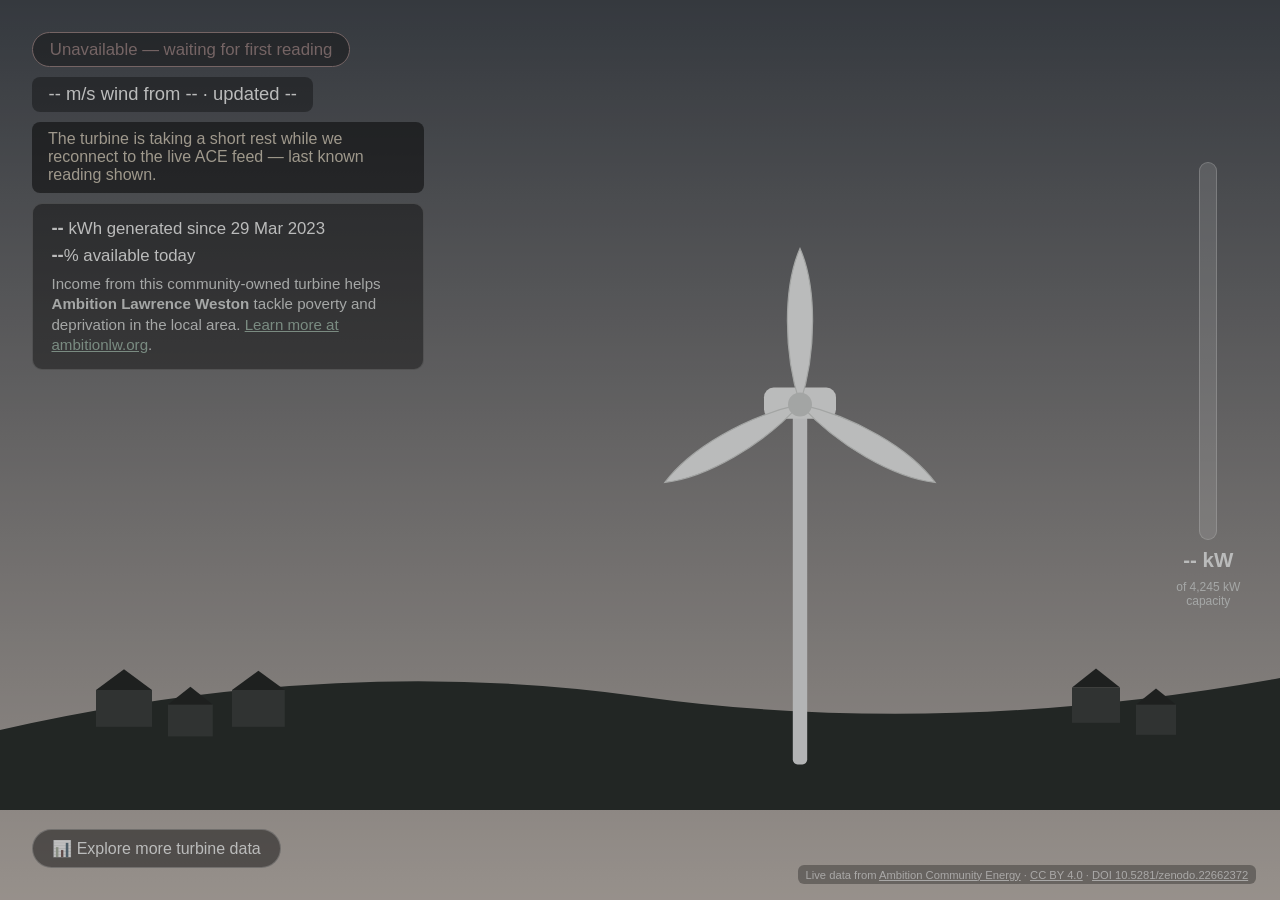
==== solutions/concept-5-live-digital-twin-plus/index.html @ 91ff4566 "Add concept-5: repositioned turbine, larger text, mean-signal charts with labelled axes" ====
<!doctype html>
<html lang="en">
<head>
  <meta charset="UTF-8" />
  <meta name="viewport" content="width=device-width, initial-scale=1" />
  <title>ACE Live Wind — Digital Twin (Plus)</title>
  <meta name="description" content="A live animated illustration of the Ambition Community Energy (ACE) wind turbine in Lawrence Weston, driven by real-time ACE API data, with larger readouts and an optional panel to explore additional live turbine signals with labelled history charts." />
  <link rel="stylesheet" href="styles.css" />
</head>
<body>
  <div class="scene" id="scene">
    <div class="sky" id="sky"></div>
    <div class="wind-layer" id="wind-layer" aria-hidden="true"></div>

    <svg class="landscape" viewBox="0 0 1600 900" preserveAspectRatio="xMidYMid meet" role="img"
         aria-label="Animated illustration of the ACE wind turbine overlooking Lawrence Weston">
      <path class="hill" d="M0,900 L0,800 Q420,705 800,758 T1600,735 L1600,900 Z" />

      <g class="houses">
        <g transform="translate(120,750)"><rect width="70" height="46" class="house-body" /><polygon points="0,0 35,-26 70,0" class="house-roof" /></g>
        <g transform="translate(210,768)"><rect width="56" height="40" class="house-body" /><polygon points="0,0 28,-22 56,0" class="house-roof" /></g>
        <g transform="translate(290,750)"><rect width="66" height="46" class="house-body" /><polygon points="0,0 33,-24 66,0" class="house-roof" /></g>
        <g transform="translate(1340,747)"><rect width="60" height="44" class="house-body" /><polygon points="0,0 30,-24 60,0" class="house-roof" /></g>
        <g transform="translate(1420,768)"><rect width="50" height="38" class="house-body" /><polygon points="0,0 25,-20 50,0" class="house-roof" /></g>
      </g>

      <rect x="991" y="393" width="18" height="450" rx="6" class="tower" />
      <g id="yaw-group">
        <rect x="955" y="372" width="90" height="39" rx="12" class="nacelle" />
        <g id="rotor" class="rotor">
          <path class="blade" d="M1000,393 C979,327 979,246 1000,198 C1021,246 1021,327 1000,393 Z" />
          <path class="blade" d="M1000,393 C979,327 979,246 1000,198 C1021,246 1021,327 1000,393 Z" transform="rotate(120 1000 393)" />
          <path class="blade" d="M1000,393 C979,327 979,246 1000,198 C1021,246 1021,327 1000,393 Z" transform="rotate(240 1000 393)" />
          <circle cx="1000" cy="393" r="15" class="hub" />
        </g>
      </g>
    </svg>

    <div class="meter" aria-hidden="true">
      <div class="meter-track">
        <div class="meter-fill" id="meter-fill"></div>
      </div>
      <div class="meter-label"><span id="power-value">--</span> kW</div>
      <div class="meter-sub">of <span id="rated-capacity">4,245</span> kW capacity</div>
    </div>

    <div class="overlay">
      <div class="freshness" id="freshness" role="status">Connecting…</div>
      <div class="readout">
        <span id="wind-value">--</span> m/s wind from <span id="heading-value">--</span> · updated <span id="observed-value">--</span>
      </div>
      <div class="fallback-message" id="fallback-message" hidden>
        The turbine is taking a short rest while we reconnect to the live ACE feed — last known reading shown.
      </div>

      <div class="info-panel">
        <div class="info-stat"><strong id="lifetime-energy">--</strong> kWh generated since 29 Mar 2023</div>
        <div class="info-stat"><strong id="availability-today">--</strong>% available today</div>
        <p class="mission">
          Income from this community-owned turbine helps <strong>Ambition Lawrence Weston</strong>
          tackle poverty and deprivation in the local area.
          <a href="https://www.ambitionlw.org/" target="_blank" rel="noopener">Learn more at ambitionlw.org</a>.
        </p>
      </div>
    </div>

    <div class="explorer" id="explorer">
      <button type="button" class="explorer-toggle" id="explorer-toggle" aria-expanded="false" aria-controls="explorer-panel">
        📊 Explore more turbine data
      </button>
      <div class="explorer-panel" id="explorer-panel" hidden>
        <label class="explorer-label" for="signal-select">Choose a signal</label>
        <select id="signal-select" class="explorer-select"></select>

        <div class="explorer-value-row">
          <span class="explorer-value" id="signal-value">--</span>
          <span class="explorer-unit" id="signal-unit"></span>
        </div>
        <div class="explorer-freshness" id="signal-freshness">--</div>

        <div class="explorer-chart-wrap">
          <svg id="signal-chart" class="explorer-chart" viewBox="0 0 600 220" preserveAspectRatio="xMidYMid meet" role="img" aria-label="Recent history chart for the selected signal"></svg>
          <div class="explorer-chart-status" id="chart-status">Loading history…</div>
        </div>
        <p class="explorer-chart-title" id="chart-title"></p>
        <div class="explorer-legend" id="signal-legend" hidden></div>

        <p class="explorer-note">
          History is a recent sample from the live ACE feed, not a guarantee of every reading.
          See this concept's README for each signal's exact source, resolution and update cadence.
        </p>
      </div>
    </div>

    <div class="credit-corner">
      Live data from <a href="https://ambitioncommunityenergy.org/" target="_blank" rel="noopener">Ambition Community Energy</a>
      · <a href="https://creativecommons.org/licenses/by/4.0/" target="_blank" rel="noopener">CC BY 4.0</a>
      · <a href="https://doi.org/10.5281/zenodo.22662372" target="_blank" rel="noopener">DOI 10.5281/zenodo.22662372</a>
    </div>
  </div>

  <script type="module" src="app.js"></script>
</body>
</html>
---- solutions/concept-5-live-digital-twin-plus/styles.css ----
:root {
  --good: #3ddc84;
  --stale: #ffc857;
  --offline: #ff6b6b;
  --text: #f4fbf8;
  --muted: #cfe3dc;
}

* {
  box-sizing: border-box;
}

html,
body {
  height: 100%;
  margin: 0;
}

body {
  font-family: "Segoe UI", Roboto, Helvetica, Arial, sans-serif;
  color: var(--text);
  overflow: hidden;
}

.scene {
  position: relative;
  width: 100vw;
  height: 100vh;
  overflow: hidden;
  transition: filter 1.2s ease;
}

.scene.offline {
  filter: grayscale(0.85) brightness(0.75);
}

.sky {
  position: absolute;
  inset: 0;
  background: linear-gradient(180deg, var(--sky-a, #2b6cb0) 0%, var(--sky-b, #bcdffb) 100%);
  transition: background 3s ease;
}

.wind-layer {
  position: absolute;
  inset: 0;
  overflow: hidden;
  pointer-events: none;
}

.streak {
  position: absolute;
  height: 2px;
  width: 9%;
  border-radius: 2px;
  background: rgba(255, 255, 255, 0.55);
  left: -12%;
  animation-name: streak-move;
  animation-timing-function: linear;
  animation-iteration-count: infinite;
}

@keyframes streak-move {
  from {
    transform: translateX(0);
  }
  to {
    transform: translateX(112vw);
  }
}

.landscape {
  position: absolute;
  inset: 0;
  width: 100%;
  height: 100%;
}

.hill {
  fill: #163a2c;
}

.house-body {
  fill: #2d4a3e;
}

.house-roof {
  fill: #1c2f27;
}

.tower {
  fill: #e9f1f8;
}

.nacelle {
  fill: #f4fbf8;
}

.hub {
  fill: #cfe0d6;
}

.rotor .blade {
  fill: #f4fbf8;
  stroke: #cfe0d6;
  stroke-width: 1.5;
}

#yaw-group {
  transition: transform 1.2s ease-out;
}

.meter {
  position: absolute;
  right: clamp(1rem, 3vw, 2.5rem);
  top: 18%;
  display: flex;
  flex-direction: column;
  align-items: center;
  gap: 0.5rem;
}

.meter-track {
  width: 18px;
  height: 42vh;
  border-radius: 999px;
  background: rgba(255, 255, 255, 0.18);
  border: 1px solid rgba(255, 255, 255, 0.3);
  display: flex;
  align-items: flex-end;
  overflow: hidden;
}

.meter-fill {
  width: 100%;
  height: 0%;
  background: linear-gradient(180deg, #3ddc84, #1f9e63);
  transition: height 1s ease-out;
}

.meter-label {
  font-size: clamp(1rem, 1.6vw, 1.4rem);
  font-weight: 700;
}

.meter-sub {
  font-size: 0.75rem;
  color: var(--muted);
  text-align: center;
  max-width: 10ch;
}

.overlay {
  position: absolute;
  left: clamp(1rem, 3vw, 2rem);
  top: clamp(1rem, 3vw, 2rem);
  bottom: clamp(1rem, 3vw, 2rem);
  display: flex;
  flex-direction: column;
  gap: 0.6rem;
  align-items: flex-start;
  overflow-y: auto;
  max-width: min(44ch, 54vw);
}

.freshness {
  padding: 0.4em 1em;
  border-radius: 999px;
  background: rgba(0, 0, 0, 0.35);
  border: 1px solid rgba(255, 255, 255, 0.3);
  font-size: 1.05rem;
}

.freshness.good {
  color: var(--good);
  border-color: var(--good);
}

.freshness.stale {
  color: var(--stale);
  border-color: var(--stale);
}

.freshness.offline {
  color: var(--offline);
  border-color: var(--offline);
}

.readout {
  background: rgba(0, 0, 0, 0.35);
  padding: 0.35em 0.9em;
  border-radius: 8px;
  font-size: 1.15rem;
}

.fallback-message {
  background: rgba(0, 0, 0, 0.5);
  padding: 0.55em 1em;
  border-radius: 8px;
  font-size: 1rem;
  max-width: 44ch;
  color: var(--stale);
}

.info-panel {
  flex-shrink: 0;
  max-width: 100%;
  background: rgba(0, 0, 0, 0.4);
  border: 1px solid rgba(255, 255, 255, 0.2);
  border-radius: 10px;
  padding: 0.8em 1.1em;
  font-size: 1.05rem;
}

.info-stat {
  margin-bottom: 0.3em;
}

.info-stat strong {
  font-size: 1.1em;
}

.info-panel .mission {
  margin: 0.5em 0 0;
  color: var(--muted);
  font-size: 0.9em;
  line-height: 1.35;
}

.info-panel .mission a {
  color: var(--good);
}

.explorer {
  position: absolute;
  left: clamp(1rem, 3vw, 2rem);
  bottom: clamp(1rem, 3vw, 2rem);
  max-width: min(52ch, 92vw);
  z-index: 2;
}

.explorer-toggle {
  font-family: inherit;
  font-size: 1rem;
  color: var(--text);
  background: rgba(0, 0, 0, 0.45);
  border: 1px solid rgba(255, 255, 255, 0.3);
  border-radius: 999px;
  padding: 0.55em 1.2em;
  cursor: pointer;
}

.explorer-toggle:hover,
.explorer-toggle:focus-visible {
  background: rgba(0, 0, 0, 0.6);
}

.explorer-panel {
  margin-top: 0.6em;
  background: rgba(0, 0, 0, 0.55);
  border: 1px solid rgba(255, 255, 255, 0.25);
  border-radius: 10px;
  padding: 1em 1.2em;
  max-height: min(64vh, 520px);
  overflow-y: auto;
}

.explorer-label {
  display: block;
  font-size: 0.9rem;
  color: var(--muted);
  margin-bottom: 0.35em;
}

.explorer-select {
  width: 100%;
  font-family: inherit;
  font-size: 1.05rem;
  padding: 0.45em 0.55em;
  border-radius: 6px;
  border: 1px solid rgba(255, 255, 255, 0.3);
  background: rgba(255, 255, 255, 0.08);
  color: var(--text);
}

.explorer-select option,
.explorer-select optgroup {
  color: #111;
}

.explorer-value-row {
  margin-top: 0.8em;
  display: flex;
  align-items: baseline;
  gap: 0.4em;
}

.explorer-value {
  font-size: clamp(1.7rem, 3vw, 2.3rem);
  font-weight: 700;
}

.explorer-unit {
  font-size: 1.05rem;
  color: var(--muted);
}

.explorer-freshness {
  font-size: 0.9rem;
  margin-top: 0.2em;
}

.explorer-freshness.good {
  color: var(--good);
}

.explorer-freshness.stale {
  color: var(--stale);
}

.explorer-freshness.offline {
  color: var(--offline);
}

.explorer-chart-wrap {
  position: relative;
  margin-top: 0.8em;
  background: rgba(255, 255, 255, 0.05);
  border-radius: 8px;
  border: 1px solid rgba(255, 255, 255, 0.15);
}

.explorer-chart-title {
  margin: 0.5em 0 0;
  font-size: 0.95rem;
  color: var(--muted);
}

.explorer-chart {
  display: block;
  width: 100%;
  height: 190px;
}

.chart-line {
  fill: none;
  stroke-width: 2.25;
}

.chart-gridline {
  stroke: rgba(255, 255, 255, 0.15);
  stroke-width: 1;
}

.chart-axis-line {
  stroke: rgba(255, 255, 255, 0.4);
  stroke-width: 1;
}

.chart-axis-label {
  fill: var(--muted);
  font-size: 13px;
}

.chart-axis-title {
  fill: var(--muted);
  font-size: 12px;
  font-style: italic;
}

.explorer-chart-status {
  position: absolute;
  inset: 0;
  display: flex;
  align-items: center;
  justify-content: center;
  font-size: 0.9rem;
  color: var(--muted);
  text-align: center;
  padding: 0.5em;
}

.explorer-chart-status[hidden] {
  display: none;
}

.explorer-legend {
  display: flex;
  gap: 1em;
  margin-top: 0.5em;
  font-size: 0.9rem;
  color: var(--muted);
}

.explorer-legend[hidden] {
  display: none;
}

.legend-item {
  display: inline-flex;
  align-items: center;
  gap: 0.35em;
}

.legend-swatch {
  width: 10px;
  height: 10px;
  border-radius: 2px;
  display: inline-block;
}

.explorer-note {
  margin: 0.7em 0 0;
  font-size: 0.8rem;
  color: var(--muted);
  line-height: 1.4;
}

.credit-corner {
  position: absolute;
  right: clamp(0.75rem, 2vw, 1.5rem);
  bottom: clamp(0.5rem, 2vw, 1rem);
  font-size: 0.7rem;
  color: rgba(255, 255, 255, 0.75);
  background: rgba(0, 0, 0, 0.3);
  padding: 0.3em 0.7em;
  border-radius: 6px;
}

.credit-corner a {
  color: inherit;
}

@media (prefers-reduced-motion: reduce) {
  .streak {
    animation: none;
  }
}
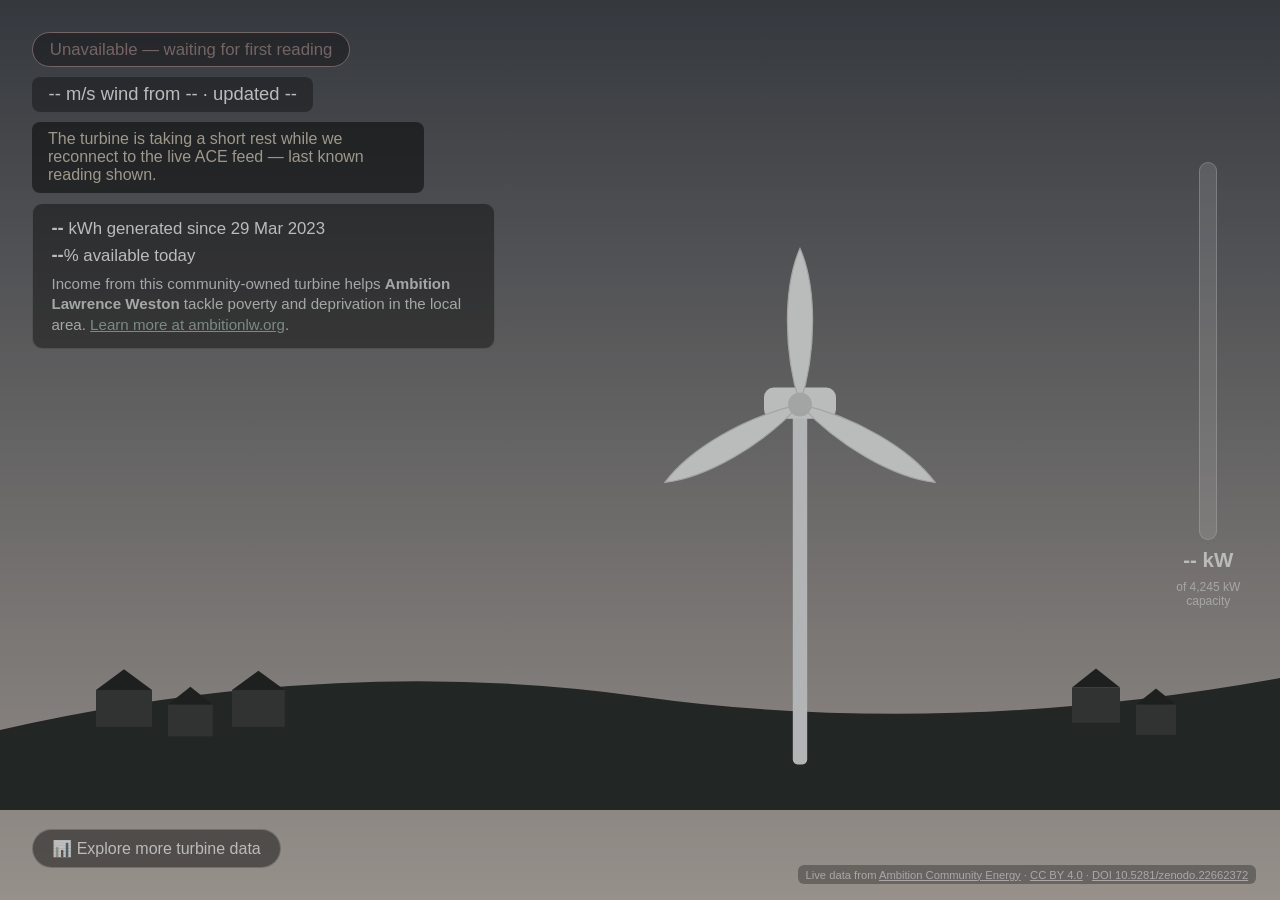
==== commit 4a308158: "concept-5: match dashboard chart window (7-day/10-min mean), explain negative power, widen explorer " ====
--- a/solutions/concept-5-live-digital-twin-plus/index.html
+++ b/solutions/concept-5-live-digital-twin-plus/index.html
@@ -84,6 +84,7 @@
         </div>
         <p class="explorer-chart-title" id="chart-title"></p>
         <div class="explorer-legend" id="signal-legend" hidden></div>
+        <p class="explorer-signal-note" id="signal-note" hidden></p>
 
         <p class="explorer-note">
           History is a recent sample from the live ACE feed, not a guarantee of every reading.
--- a/solutions/concept-5-live-digital-twin-plus/styles.css
+++ b/solutions/concept-5-live-digital-twin-plus/styles.css
@@ -160,7 +160,7 @@
   gap: 0.6rem;
   align-items: flex-start;
   overflow-y: auto;
-  max-width: min(44ch, 54vw);
+  max-width: min(52ch, 62vw);
 }
 
 .freshness {
@@ -235,7 +235,7 @@
   position: absolute;
   left: clamp(1rem, 3vw, 2rem);
   bottom: clamp(1rem, 3vw, 2rem);
-  max-width: min(52ch, 92vw);
+  max-width: min(76ch, 96vw);
   z-index: 2;
 }
 
@@ -339,7 +339,8 @@
 .explorer-chart {
   display: block;
   width: 100%;
-  height: 190px;
+  height: auto;
+  aspect-ratio: 600 / 220;
 }
 
 .chart-line {
@@ -407,6 +408,21 @@
   height: 10px;
   border-radius: 2px;
   display: inline-block;
+}
+
+.explorer-signal-note {
+  margin: 0.6em 0 0;
+  padding: 0.5em 0.8em;
+  border-radius: 8px;
+  background: rgba(255, 200, 87, 0.12);
+  border: 1px solid rgba(255, 200, 87, 0.35);
+  font-size: 0.85rem;
+  line-height: 1.4;
+  color: var(--text);
+}
+
+.explorer-signal-note[hidden] {
+  display: none;
 }
 
 .explorer-note {
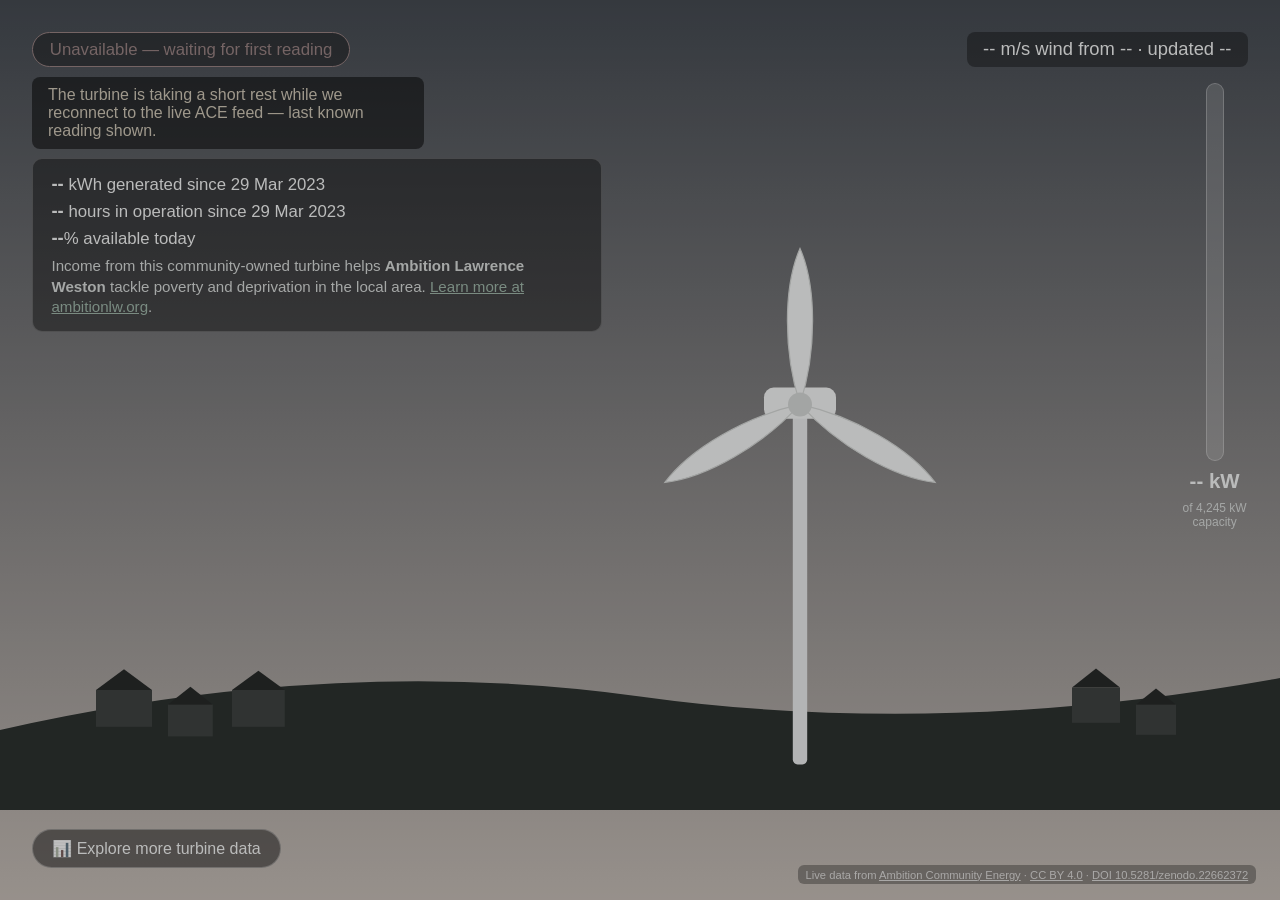
==== commit c4b92ce2: "concept-5: add operating hours to info panel, move readout to top-right, widen overlay/info panel" ====
--- a/solutions/concept-5-live-digital-twin-plus/index.html
+++ b/solutions/concept-5-live-digital-twin-plus/index.html
@@ -36,25 +36,28 @@
       </g>
     </svg>
 
-    <div class="meter" aria-hidden="true">
-      <div class="meter-track">
-        <div class="meter-fill" id="meter-fill"></div>
+    <div class="right-column">
+      <div class="readout">
+        <span id="wind-value">--</span> m/s wind from <span id="heading-value">--</span> · updated <span id="observed-value">--</span>
       </div>
-      <div class="meter-label"><span id="power-value">--</span> kW</div>
-      <div class="meter-sub">of <span id="rated-capacity">4,245</span> kW capacity</div>
+      <div class="meter" aria-hidden="true">
+        <div class="meter-track">
+          <div class="meter-fill" id="meter-fill"></div>
+        </div>
+        <div class="meter-label"><span id="power-value">--</span> kW</div>
+        <div class="meter-sub">of <span id="rated-capacity">4,245</span> kW capacity</div>
+      </div>
     </div>
 
     <div class="overlay">
       <div class="freshness" id="freshness" role="status">Connecting…</div>
-      <div class="readout">
-        <span id="wind-value">--</span> m/s wind from <span id="heading-value">--</span> · updated <span id="observed-value">--</span>
-      </div>
       <div class="fallback-message" id="fallback-message" hidden>
         The turbine is taking a short rest while we reconnect to the live ACE feed — last known reading shown.
       </div>
 
       <div class="info-panel">
         <div class="info-stat"><strong id="lifetime-energy">--</strong> kWh generated since 29 Mar 2023</div>
+        <div class="info-stat"><strong id="operating-hours">--</strong> hours in operation since 29 Mar 2023</div>
         <div class="info-stat"><strong id="availability-today">--</strong>% available today</div>
         <p class="mission">
           Income from this community-owned turbine helps <strong>Ambition Lawrence Weston</strong>
--- a/solutions/concept-5-live-digital-twin-plus/styles.css
+++ b/solutions/concept-5-live-digital-twin-plus/styles.css
@@ -110,10 +110,19 @@
   transition: transform 1.2s ease-out;
 }
 
+.right-column {
+  position: absolute;
+  right: clamp(1rem, 3vw, 2rem);
+  top: clamp(1rem, 3vw, 2rem);
+  bottom: clamp(1rem, 3vw, 2rem);
+  display: flex;
+  flex-direction: column;
+  align-items: flex-end;
+  gap: 1rem;
+  overflow: hidden;
+}
+
 .meter {
-  position: absolute;
-  right: clamp(1rem, 3vw, 2.5rem);
-  top: 18%;
   display: flex;
   flex-direction: column;
   align-items: center;
@@ -160,7 +169,7 @@
   gap: 0.6rem;
   align-items: flex-start;
   overflow-y: auto;
-  max-width: min(52ch, 62vw);
+  max-width: min(64ch, 72vw);
 }
 
 .freshness {
@@ -191,6 +200,9 @@
   padding: 0.35em 0.9em;
   border-radius: 8px;
   font-size: 1.15rem;
+  max-width: min(34ch, 40vw);
+  text-align: right;
+  flex-shrink: 0;
 }
 
 .fallback-message {
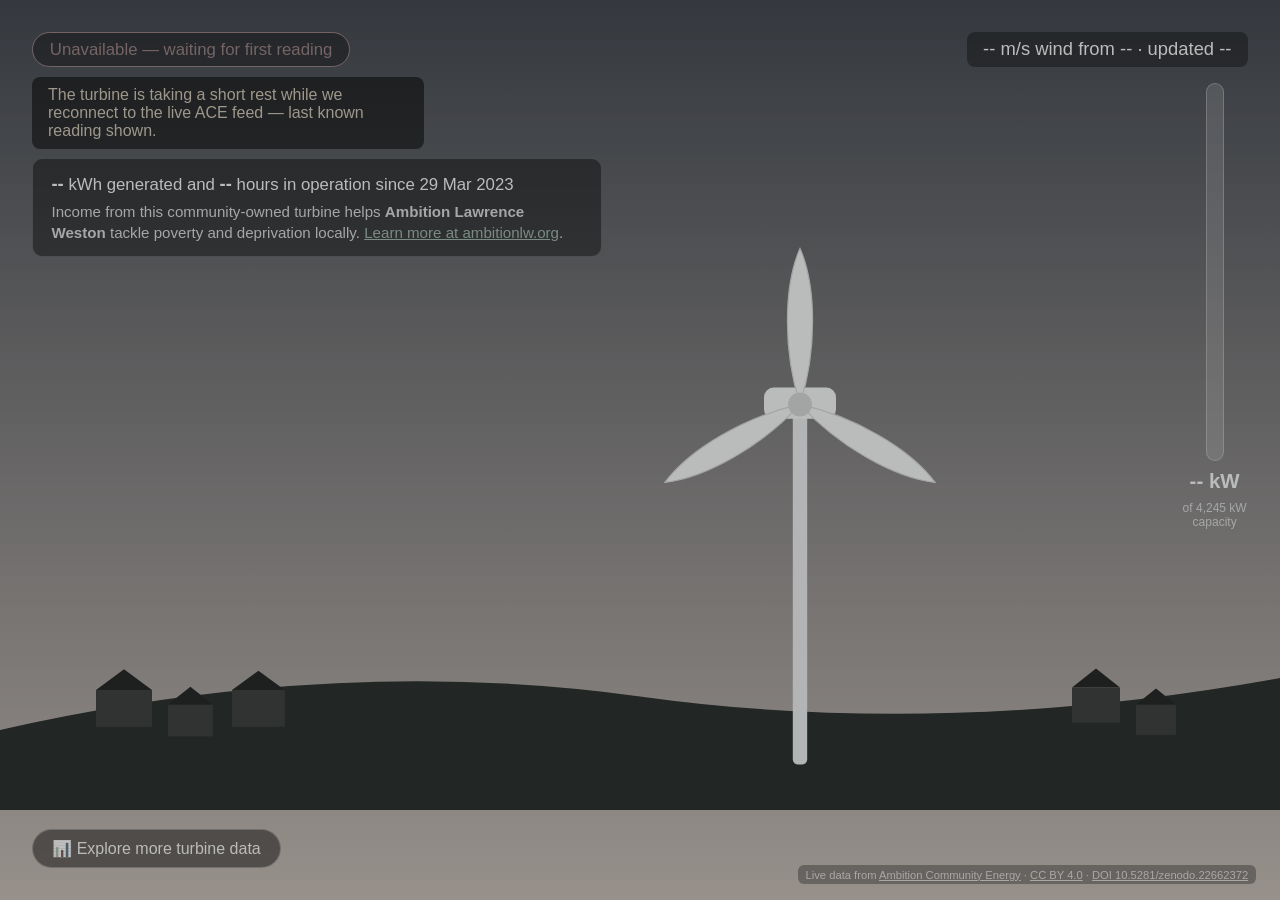
==== commit 29d9f252: "concept-5: merge energy/operating-hours into one sentence, drop separate availability line" ====
--- a/solutions/concept-5-live-digital-twin-plus/index.html
+++ b/solutions/concept-5-live-digital-twin-plus/index.html
@@ -56,12 +56,13 @@
       </div>
 
       <div class="info-panel">
-        <div class="info-stat"><strong id="lifetime-energy">--</strong> kWh generated since 29 Mar 2023</div>
-        <div class="info-stat"><strong id="operating-hours">--</strong> hours in operation since 29 Mar 2023</div>
-        <div class="info-stat"><strong id="availability-today">--</strong>% available today</div>
+        <p class="info-stat">
+          <strong id="lifetime-energy">--</strong> kWh generated and
+          <strong id="operating-hours">--</strong> hours in operation since 29 Mar 2023
+        </p>
         <p class="mission">
           Income from this community-owned turbine helps <strong>Ambition Lawrence Weston</strong>
-          tackle poverty and deprivation in the local area.
+          tackle poverty and deprivation locally.
           <a href="https://www.ambitionlw.org/" target="_blank" rel="noopener">Learn more at ambitionlw.org</a>.
         </p>
       </div>
--- a/solutions/concept-5-live-digital-twin-plus/styles.css
+++ b/solutions/concept-5-live-digital-twin-plus/styles.css
@@ -225,7 +225,7 @@
 }
 
 .info-stat {
-  margin-bottom: 0.3em;
+  margin: 0 0 0.3em;
 }
 
 .info-stat strong {
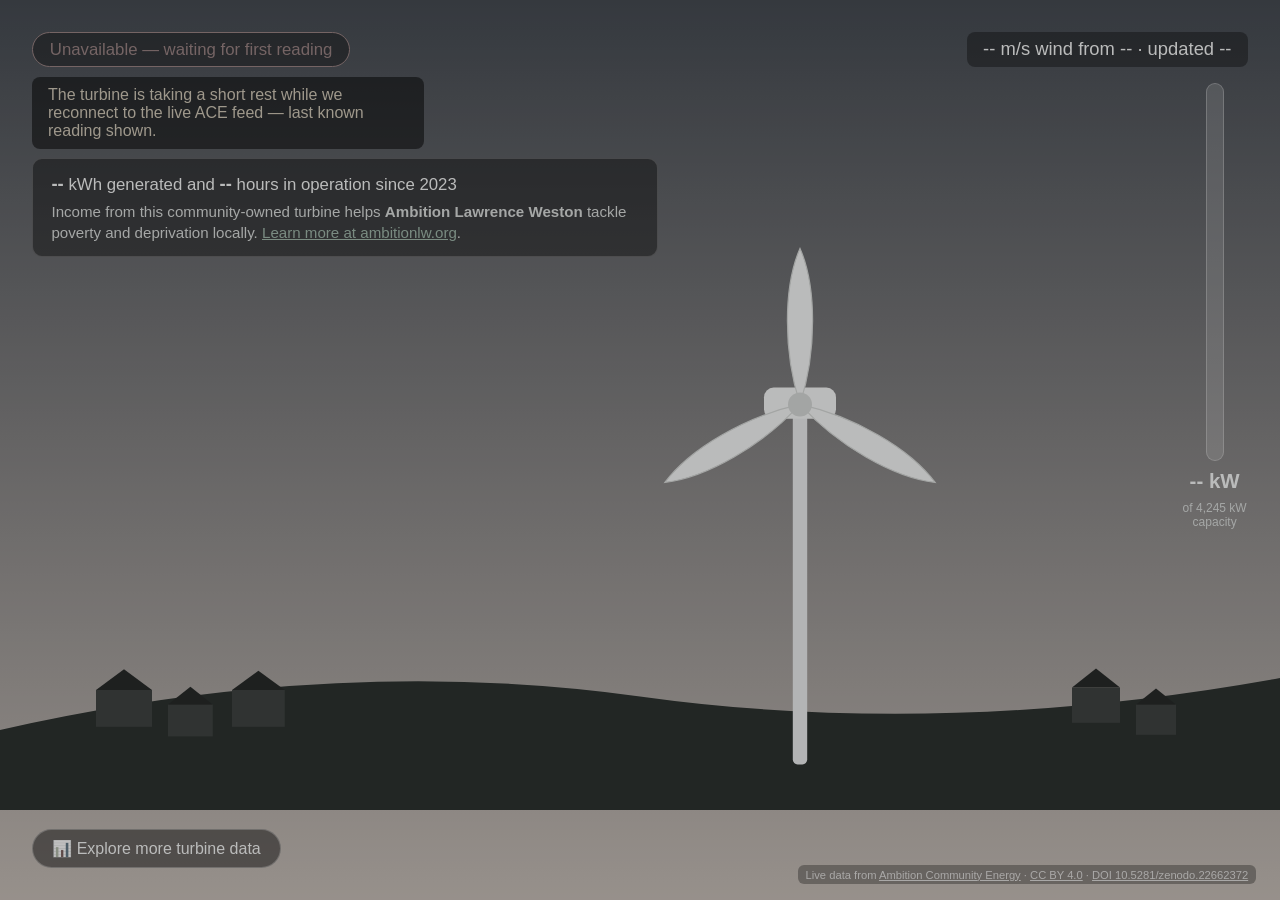
==== commit e27b6f87: "concept-5: shorten date to year only, widen info panel 10% without risking overlap" ====
--- a/solutions/concept-5-live-digital-twin-plus/index.html
+++ b/solutions/concept-5-live-digital-twin-plus/index.html
@@ -58,7 +58,7 @@
       <div class="info-panel">
         <p class="info-stat">
           <strong id="lifetime-energy">--</strong> kWh generated and
-          <strong id="operating-hours">--</strong> hours in operation since 29 Mar 2023
+          <strong id="operating-hours">--</strong> hours in operation since 2023
         </p>
         <p class="mission">
           Income from this community-owned turbine helps <strong>Ambition Lawrence Weston</strong>
--- a/solutions/concept-5-live-digital-twin-plus/styles.css
+++ b/solutions/concept-5-live-digital-twin-plus/styles.css
@@ -169,7 +169,9 @@
   gap: 0.6rem;
   align-items: flex-start;
   overflow-y: auto;
-  max-width: min(64ch, 72vw);
+  /* Capped so it can never reach into the top-right readout's own reserved
+     space, however wide either box's content gets, on any screen width. */
+  max-width: min(70.4ch, calc(100vw - min(34ch, 40vw) - 7rem));
 }
 
 .freshness {
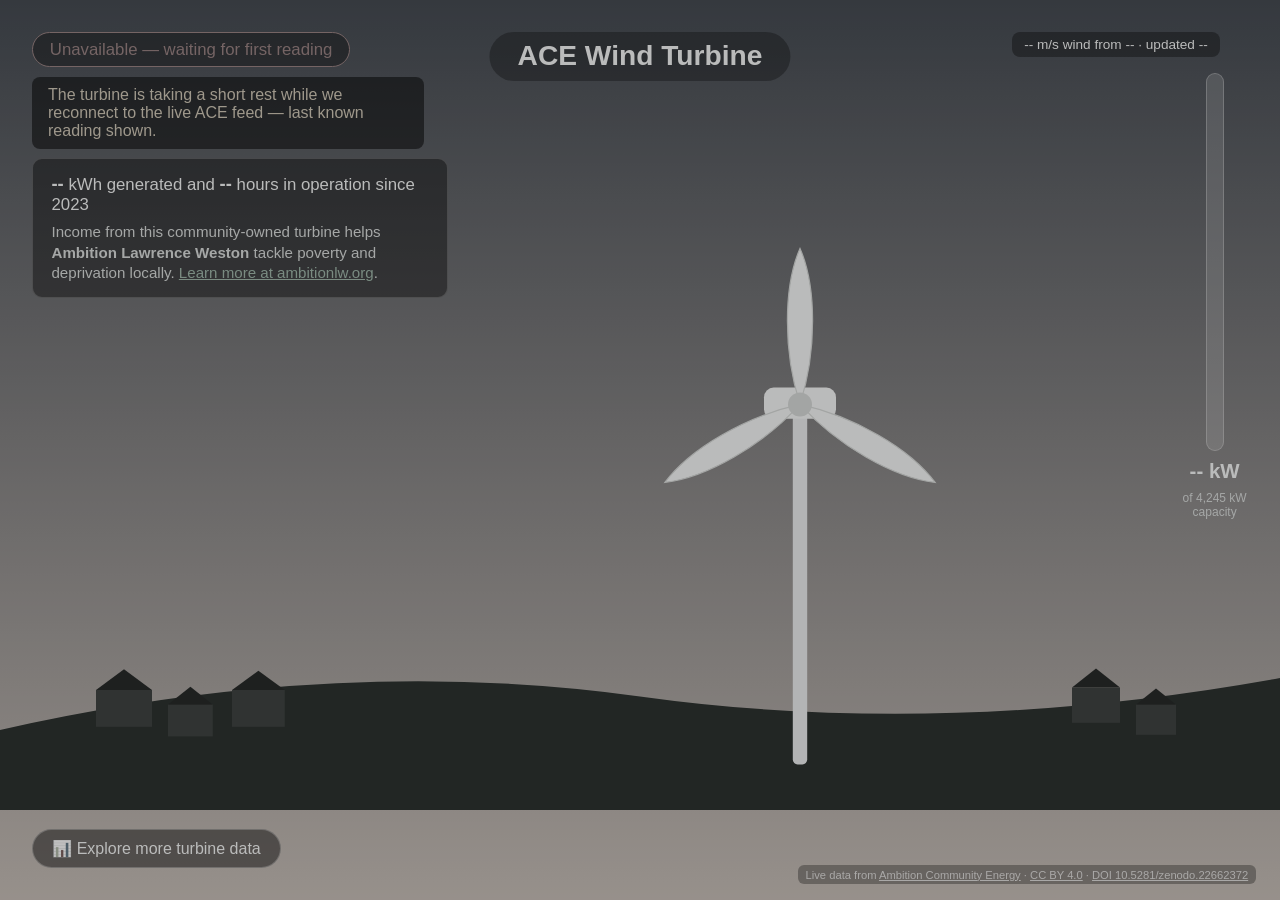
==== commit ff032bf7: "concept-5: add centred title, shrink wind readout to one line, fix overlay width-safety formula" ====
--- a/solutions/concept-5-live-digital-twin-plus/index.html
+++ b/solutions/concept-5-live-digital-twin-plus/index.html
@@ -35,6 +35,8 @@
         </g>
       </g>
     </svg>
+
+    <h1 class="scene-title">ACE Wind Turbine</h1>
 
     <div class="right-column">
       <div class="readout">
--- a/solutions/concept-5-live-digital-twin-plus/styles.css
+++ b/solutions/concept-5-live-digital-twin-plus/styles.css
@@ -159,6 +159,22 @@
   max-width: 10ch;
 }
 
+.scene-title {
+  position: absolute;
+  top: clamp(1rem, 3vw, 2rem);
+  left: 50%;
+  transform: translateX(-50%);
+  margin: 0;
+  padding: 0.3em 1em;
+  background: rgba(0, 0, 0, 0.3);
+  border-radius: 999px;
+  font-size: clamp(1.2rem, 2.2vw, 1.8rem);
+  font-weight: 700;
+  text-align: center;
+  white-space: nowrap;
+  z-index: 1;
+}
+
 .overlay {
   position: absolute;
   left: clamp(1rem, 3vw, 2rem);
@@ -170,8 +186,9 @@
   align-items: flex-start;
   overflow-y: auto;
   /* Capped so it can never reach into the top-right readout's own reserved
-     space, however wide either box's content gets, on any screen width. */
-  max-width: min(70.4ch, calc(100vw - min(34ch, 40vw) - 7rem));
+     space (~300px measured, plus margin), nor into the centred title's own
+     reserved half-width, on any screen width. */
+  max-width: min(70.4ch, max(calc(100vw - 20rem - 7rem), 12rem), max(calc(50vw - 14rem), 12rem));
 }
 
 .freshness {
@@ -201,10 +218,11 @@
   background: rgba(0, 0, 0, 0.35);
   padding: 0.35em 0.9em;
   border-radius: 8px;
-  font-size: 1.15rem;
-  max-width: min(34ch, 40vw);
-  text-align: right;
+  font-size: 0.85rem;
+  white-space: nowrap;
+  text-align: center;
   flex-shrink: 0;
+  margin-right: 1.75rem;
 }
 
 .fallback-message {
